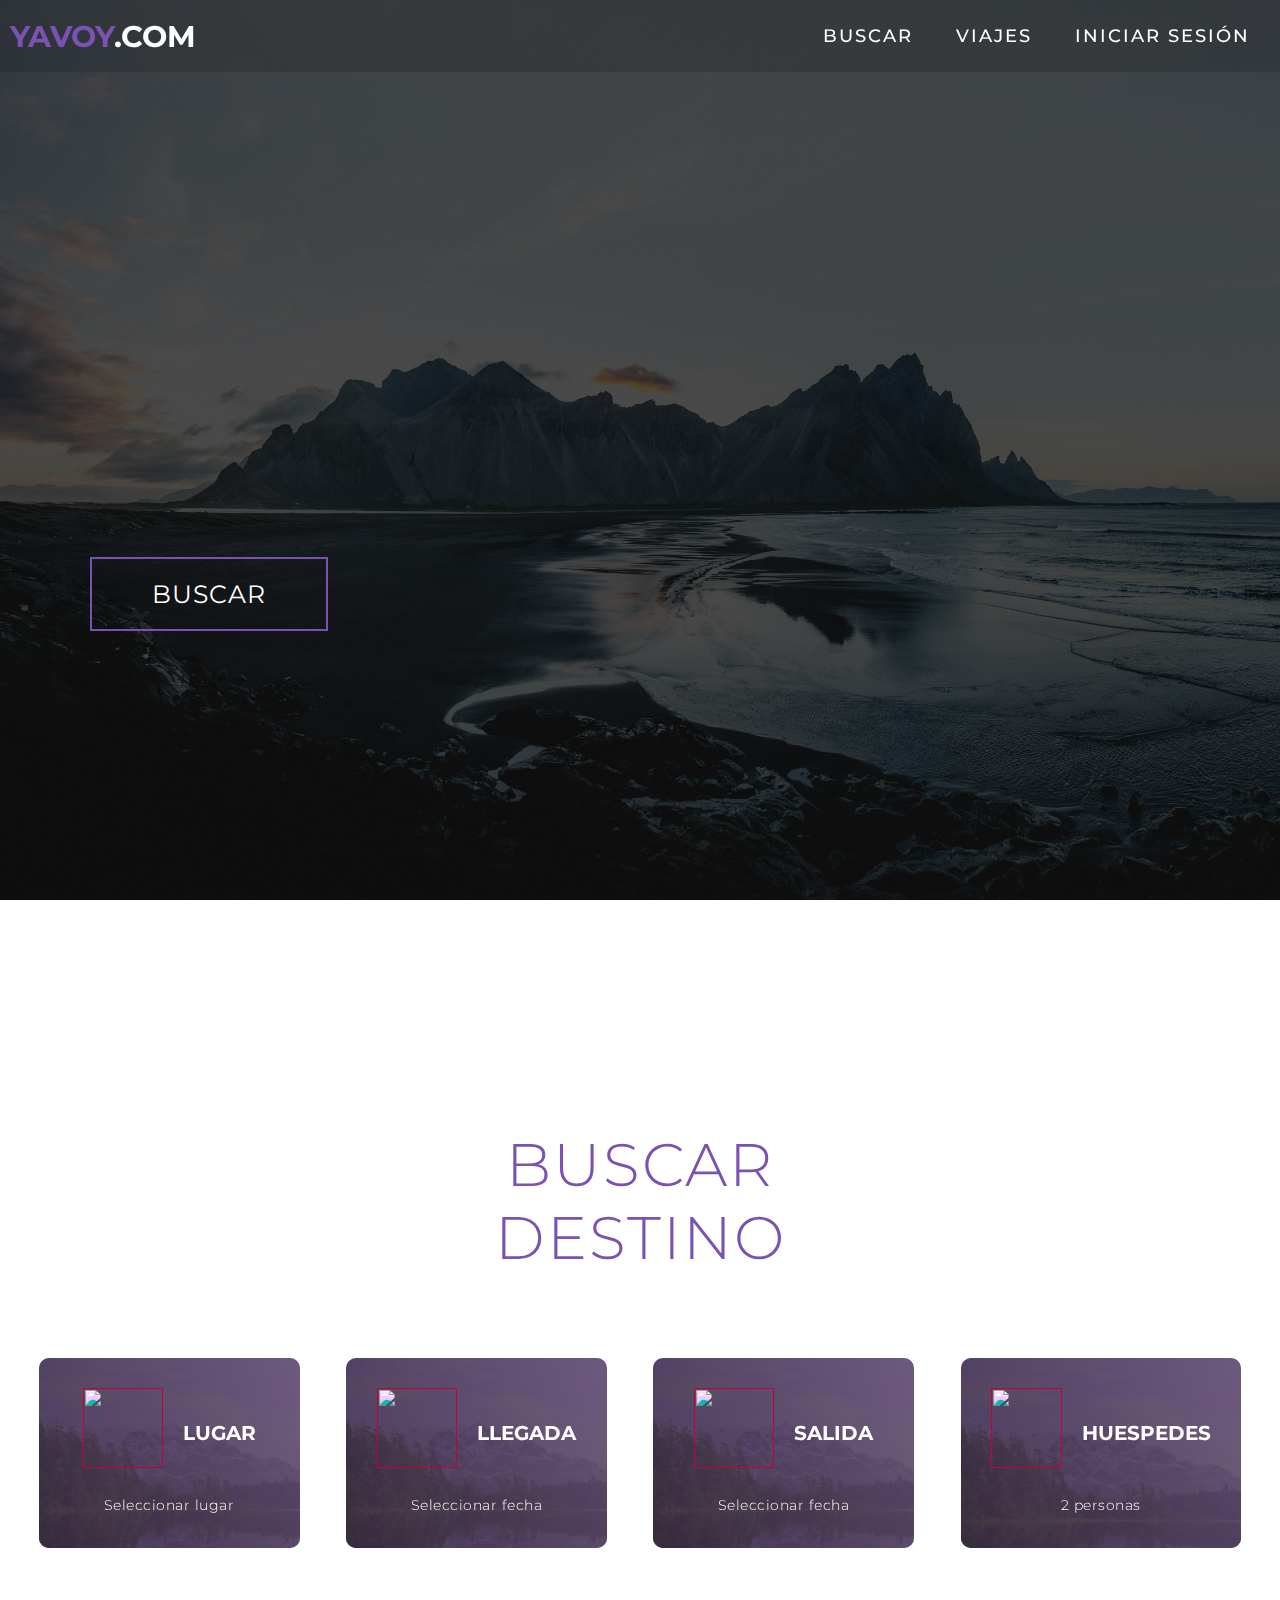
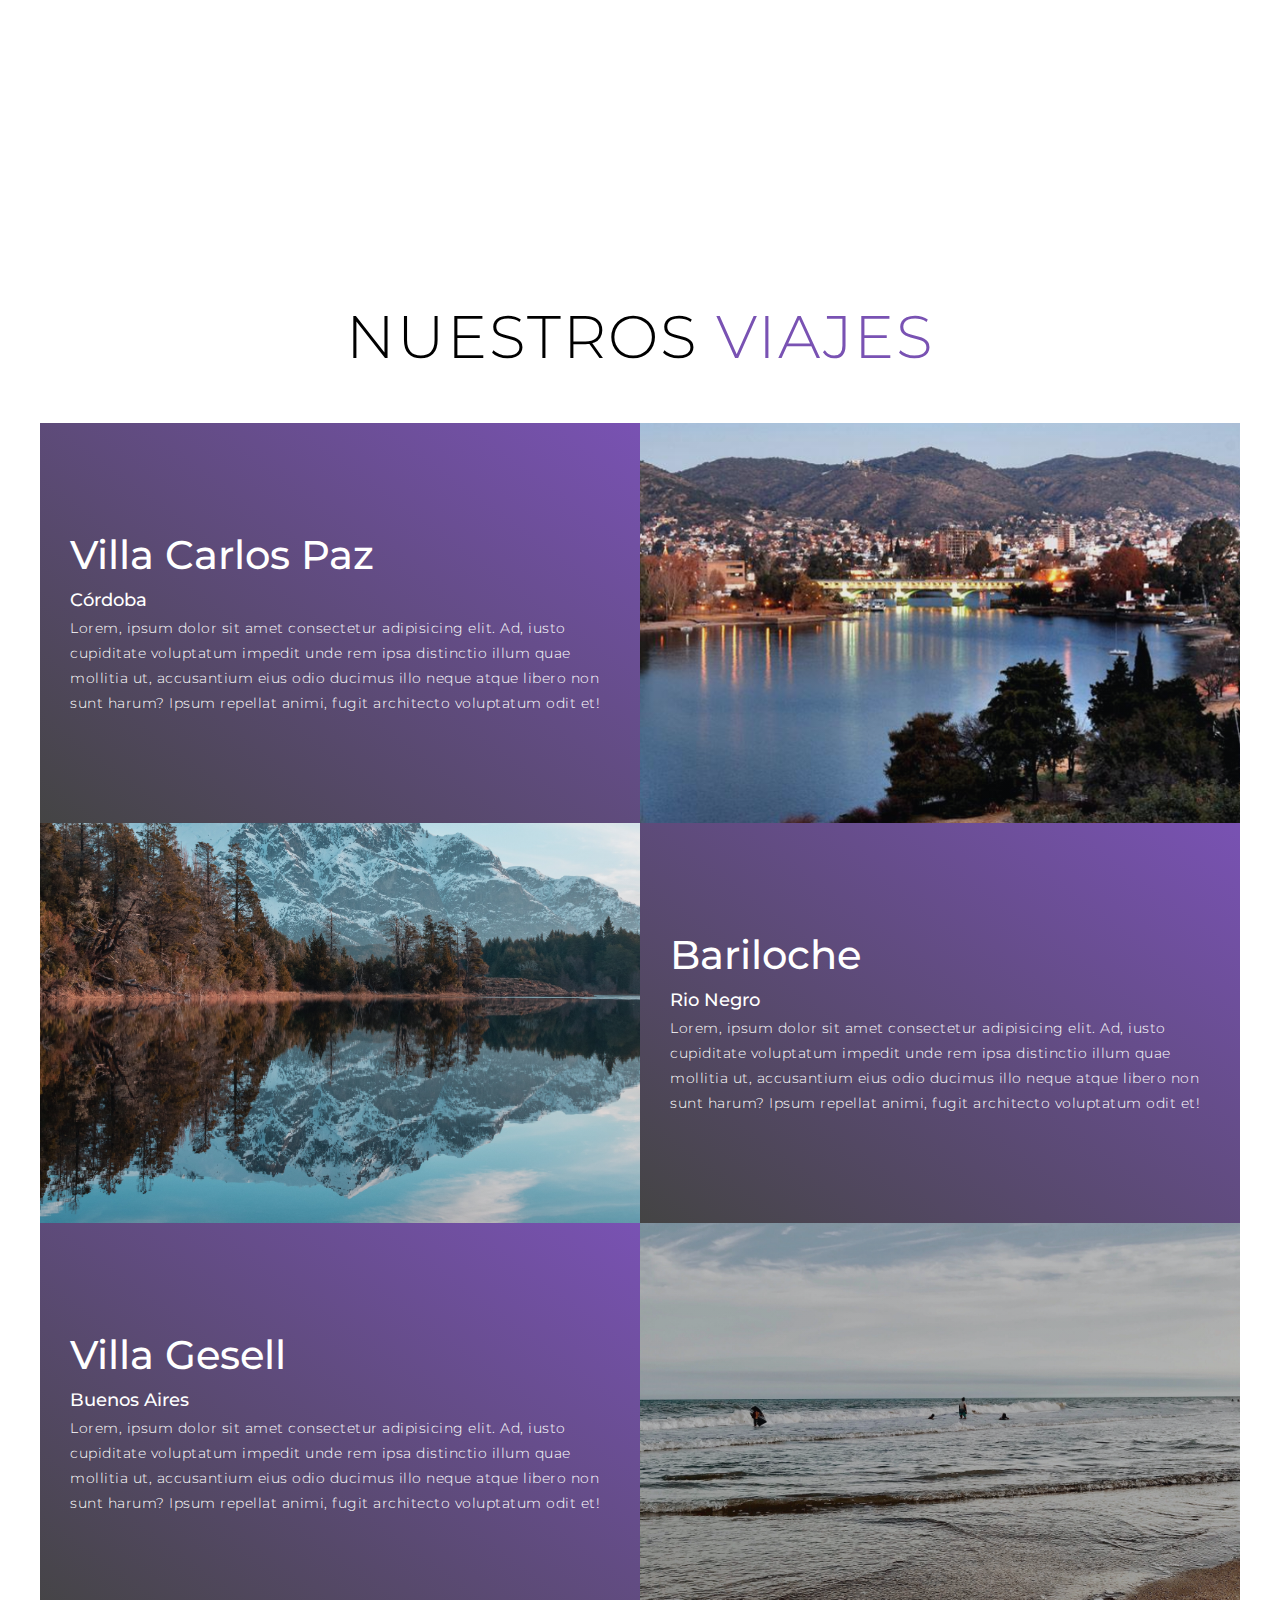
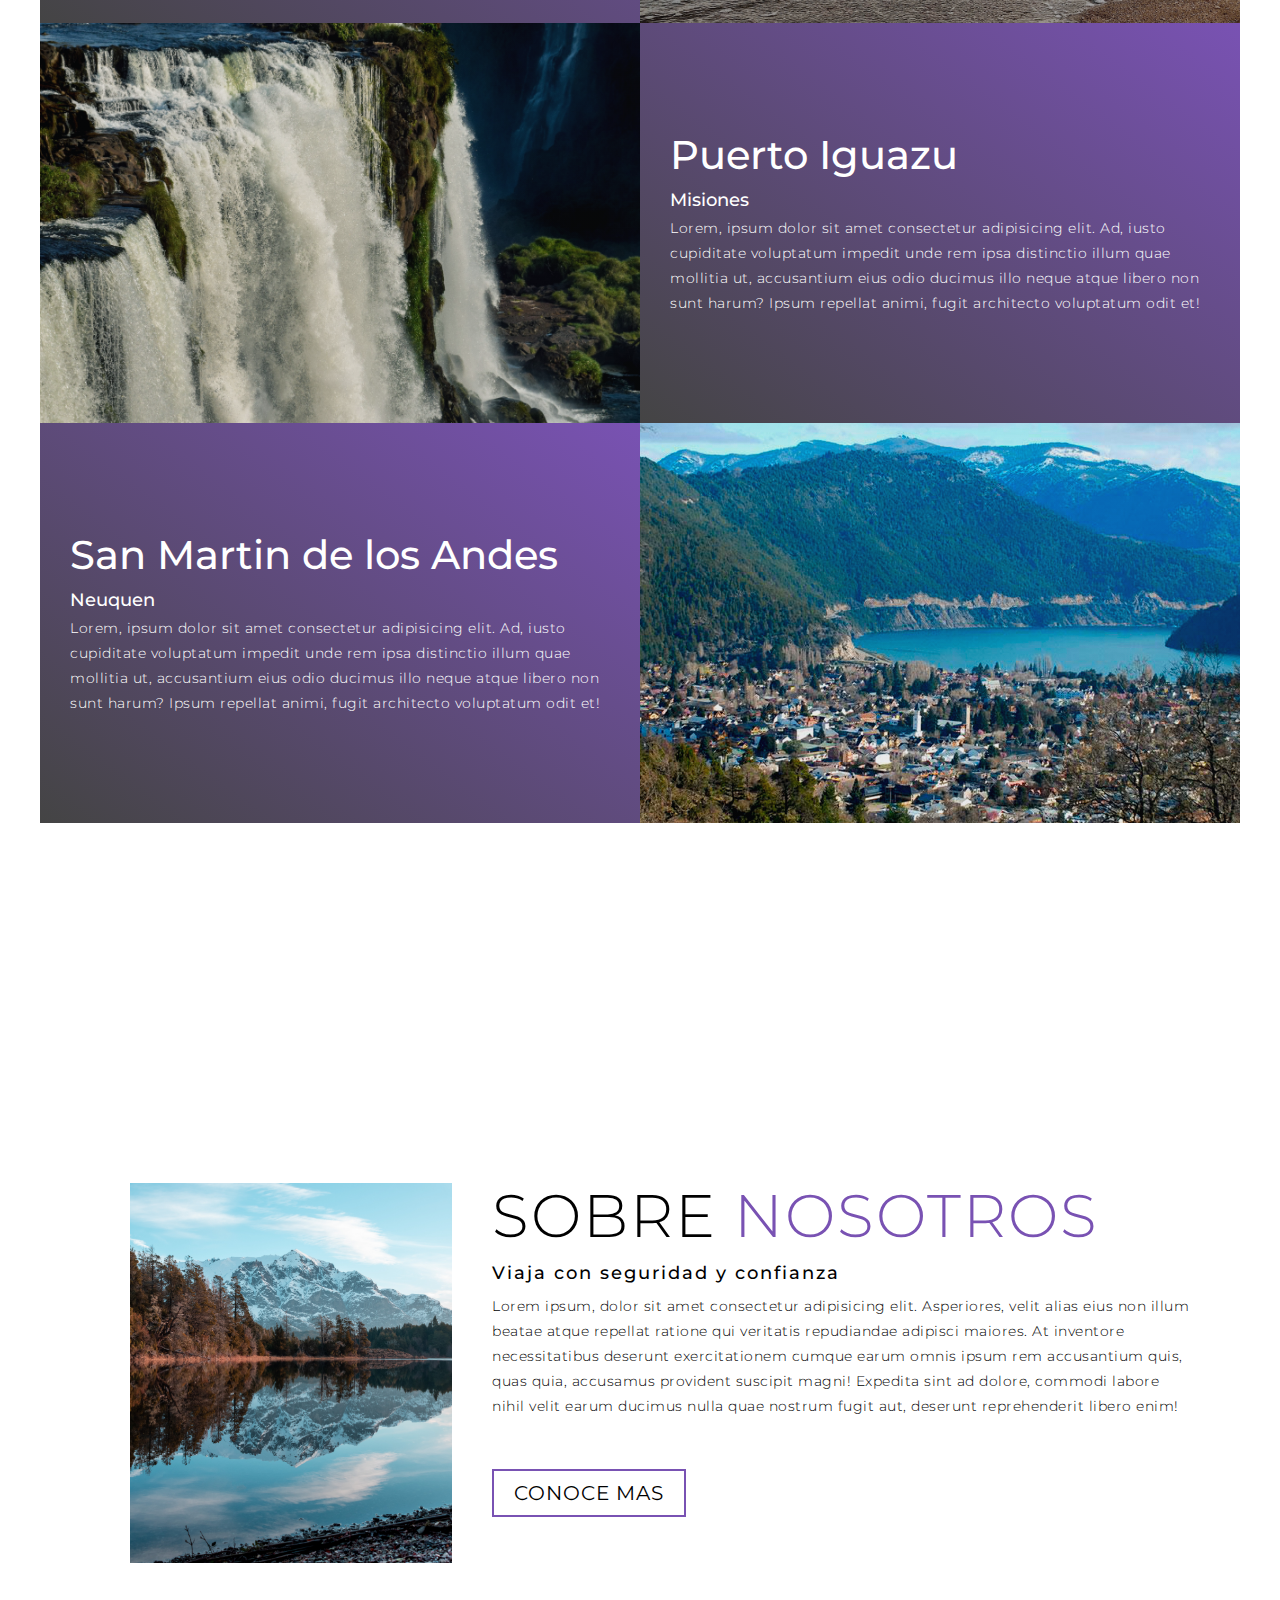
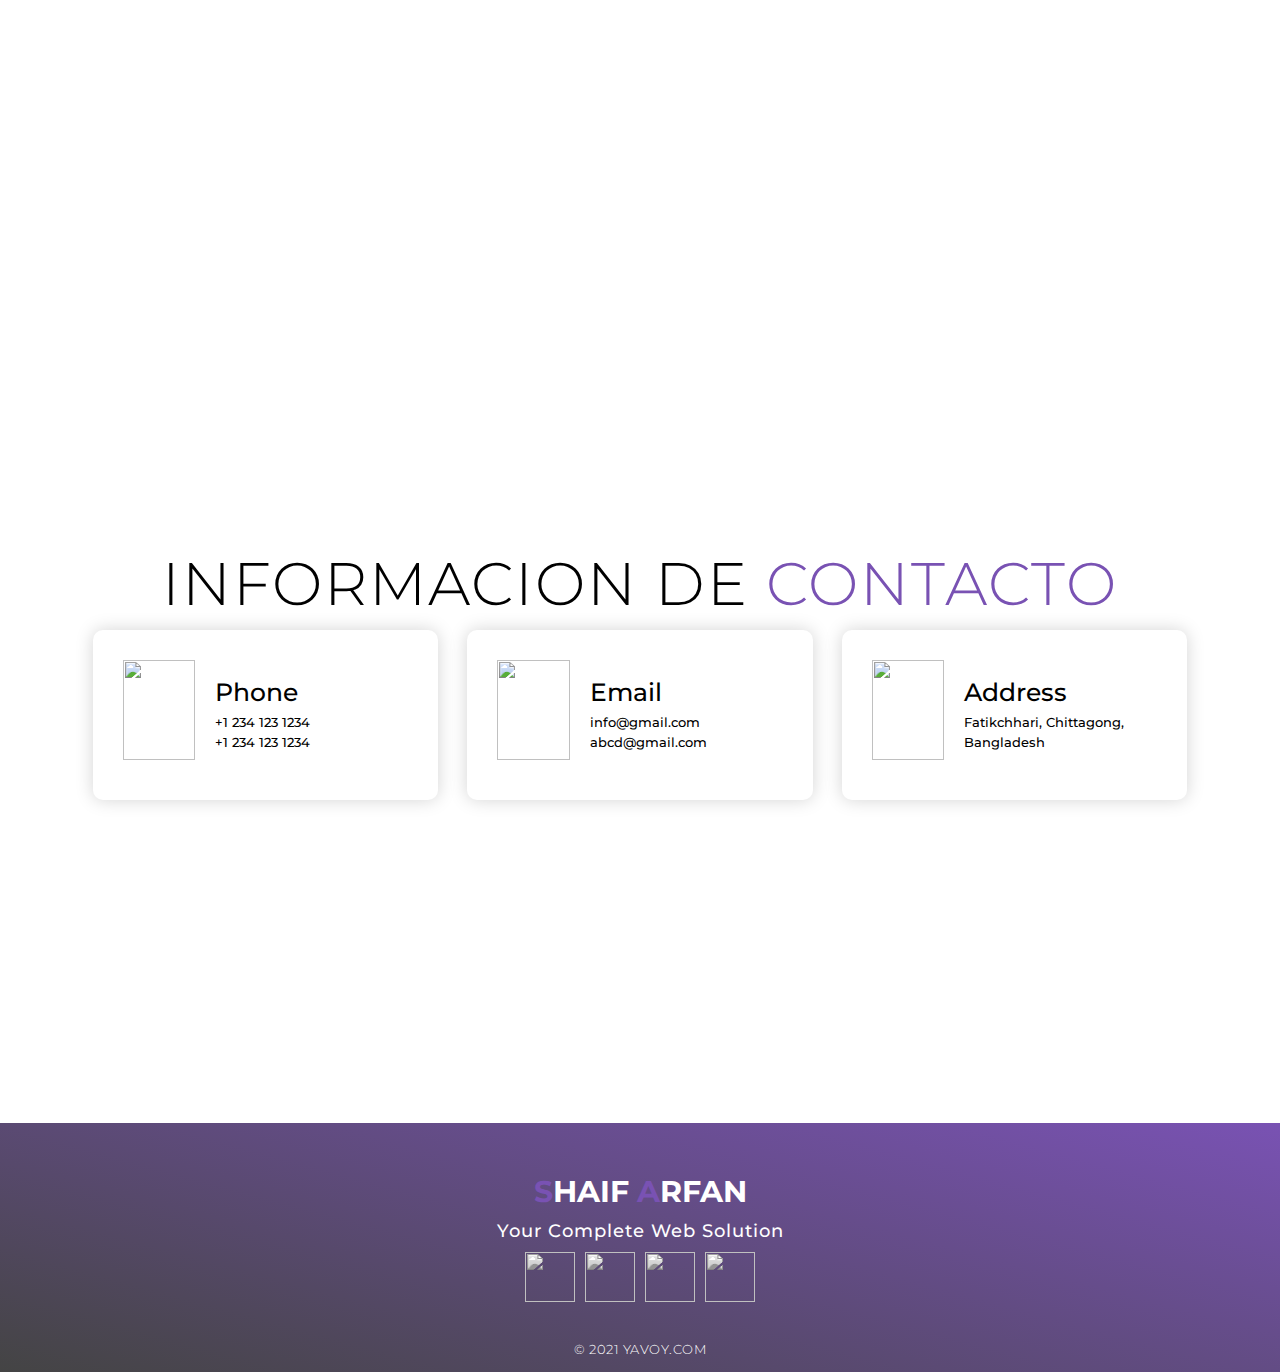
==== index.html @ 6dfce253 "Carga de página" ====
<!DOCTYPE html>
<html lang="en">

<head>
  <meta charset="UTF-8">
  <meta name="viewport" content="width=device-width, initial-scale=1.0">
  <link rel="stylesheet" href="style.css">
  <title>YAVOY</title>
</head>

<body>
  <!-- Header -->
  <section id="header">
    <div class="header container">
      <div class="nav-bar">
        <div class="brand">
          <a href="#hero">
            <h1><span>YAVOY</span>.COM</h1>
          </a>
        </div>
        <div class="nav-list">
          <div class="hamburger">
            <div class="bar"></div>
          </div>
          <ul>
            <li><a href="#services" data-after="Buscar">Buscar</a></li>
            <li><a href="#projects" data-after="Viajes">Viajes</a></li>
            <li><a href="#contact" data-after="Iniciar Sesión">Iniciar Sesión</a></li>
          </ul>
        </div>
      </div>
    </div>
  </section>
  <!-- End Header -->


  <!-- Hero Section  -->
  <section id="hero">
    <div class="hero container">
      <div>
        <h1>Encontrá<span></span></h1>
        <h1>tu proxima<span></span></h1>
        <h1>Experiencia<span></span></h1>
        <a href="#services" type="button" class="cta">BUSCAR</a>
      </div>
    </div>
  </section>
  <!-- End Hero Section  -->

  <!-- Service Section -->
  <section id="services">
    <div class="services container">
      <div class="service-top">
        <h1 class="section-title"><span>Buscar destino</span></h1>
        <p></p>
      </div>
      <div class="service-bottom">
        <a href="">
        <div class="service-item">
          <div class="service-item-title">
          <div class="icon"><img src="https://i.imgur.com/fsvGUyH.png" /></div>
          <h2>Lugar</h2></div>
          <p>Seleccionar lugar</p>
        </div></a>
        <a href="">
        <div class="service-item">
          <div class="service-item-title">
          <div class="icon"><img src="https://i.imgur.com/KPplhry.png" /></div>
          <h2>LLegada</h2></div>
          <p>Seleccionar fecha</p>
        </div></a>
        <a href="">
        <div class="service-item">
          <div class="service-item-title">
          <div class="icon"><img src="https://i.imgur.com/lpdRu1j.png" /></div>
          <h2>Salida</h2></div>
          <p>Seleccionar fecha</p>
        </div></a>
        <a href="">
        <div class="service-item">
          <div class="service-item-title">
          <div class="icon"><img src="https://i.imgur.com/kpmZLG3.png" /></div>
          <h2>Huespedes</h2></div>
          <p>2 personas</p>
        </div>
        </a>
      </div>
    </div>
  </section>
  <!-- End Service Section -->

  <!-- Projects Section -->
  <section id="projects">
    <div class="projects container">
      <div class="projects-header">
        <h1 class="section-title">NUESTROS <span>VIAJES</span></h1>
      </div>
      <div class="all-projects">
        <div class="project-item">
          <div class="project-info">
            <h1>Villa Carlos Paz</h1>
            <h2>Córdoba</h2>
            <p>Lorem, ipsum dolor sit amet consectetur adipisicing elit. Ad, iusto cupiditate voluptatum impedit unde
              rem ipsa distinctio illum quae mollitia ut, accusantium eius odio ducimus illo neque atque libero non sunt
              harum? Ipsum repellat animi, fugit architecto voluptatum odit et!</p>
          </div>
          <div class="project-img">
            <img src="./img/card1.png" alt="img">
          </div>
        </div>
        <div class="project-item">
          <div class="project-info">
            <h1>Bariloche</h1>
            <h2>Rio Negro</h2>
            <p>Lorem, ipsum dolor sit amet consectetur adipisicing elit. Ad, iusto cupiditate voluptatum impedit unde
              rem ipsa distinctio illum quae mollitia ut, accusantium eius odio ducimus illo neque atque libero non sunt
              harum? Ipsum repellat animi, fugit architecto voluptatum odit et!</p>
          </div>
          <div class="project-img">
            <img src="./img/card2.jpg" alt="img">
          </div>
        </div>
        <div class="project-item">
          <div class="project-info">
            <h1>Villa Gesell</h1>
            <h2>Buenos Aires</h2>
            <p>Lorem, ipsum dolor sit amet consectetur adipisicing elit. Ad, iusto cupiditate voluptatum impedit unde
              rem ipsa distinctio illum quae mollitia ut, accusantium eius odio ducimus illo neque atque libero non sunt
              harum? Ipsum repellat animi, fugit architecto voluptatum odit et!</p>
          </div>
          <div class="project-img">
            <img src="./img/card5.jpg" alt="img">
          </div>
        </div>
        <div class="project-item">
          <div class="project-info">
            <h1>Puerto Iguazu</h1>
            <h2>Misiones</h2>
            <p>Lorem, ipsum dolor sit amet consectetur adipisicing elit. Ad, iusto cupiditate voluptatum impedit unde
              rem ipsa distinctio illum quae mollitia ut, accusantium eius odio ducimus illo neque atque libero non sunt
              harum? Ipsum repellat animi, fugit architecto voluptatum odit et!</p>
          </div>
          <div class="project-img">
            <img src="./img/card3.jpg"img">
          </div>
        </div>
        <div class="project-item">
          <div class="project-info">
            <h1>San Martin de los Andes</h1>
            <h2>Neuquen</h2>
            <p>Lorem, ipsum dolor sit amet consectetur adipisicing elit. Ad, iusto cupiditate voluptatum impedit unde
              rem ipsa distinctio illum quae mollitia ut, accusantium eius odio ducimus illo neque atque libero non sunt
              harum? Ipsum repellat animi, fugit architecto voluptatum odit et!</p>
          </div>
          <div class="project-img">
            <img src="./img/card6.jpg" alt="img">
          </div>
        </div>
      </div>
    </div>
  </section>
  <!-- End Projects Section -->

  <!-- About Section -->
  <section id="about">
    <div class="about container">
      <div class="col-left">
        <div class="about-img">
          <img src="./img/card2.jpg" alt="img">
        </div>
      </div>
      <div class="col-right">
        <h1 class="section-title">Sobre <span>Nosotros</span></h1>
        <h2>Viaja con seguridad y confianza</h2>
        <p>Lorem ipsum, dolor sit amet consectetur adipisicing elit. Asperiores, velit alias eius non illum beatae atque
          repellat ratione qui veritatis repudiandae adipisci maiores. At inventore necessitatibus deserunt
          exercitationem cumque earum omnis ipsum rem accusantium quis, quas quia, accusamus provident suscipit magni!
          Expedita sint ad dolore, commodi labore nihil velit earum ducimus nulla quae nostrum fugit aut, deserunt
          reprehenderit libero enim!</p>
        <a href="#" class="cta">CONOCE MAS</a>
      </div>
    </div>
  </section>
  <!-- End About Section -->

  <!-- Contact Section -->
  <section id="contact">
    <div class="contact container">
      <div>
        <h1 class="section-title">Informacion de <span>Contacto</span></h1>
      </div>
      <div class="contact-items">
        <div class="contact-item">
          <div class="icon"><img src="https://img.icons8.com/bubbles/100/000000/phone.png" /></div>
          <div class="contact-info">
            <h1>Phone</h1>
            <h2>+1 234 123 1234</h2>
            <h2>+1 234 123 1234</h2>
          </div>
        </div>
        <div class="contact-item">
          <div class="icon"><img src="https://img.icons8.com/bubbles/100/000000/new-post.png" /></div>
          <div class="contact-info">
            <h1>Email</h1>
            <h2>info@gmail.com</h2>
            <h2>abcd@gmail.com</h2>
          </div>
        </div>
        <div class="contact-item">
          <div class="icon"><img src="https://img.icons8.com/bubbles/100/000000/map-marker.png" /></div>
          <div class="contact-info">
            <h1>Address</h1>
            <h2>Fatikchhari, Chittagong, Bangladesh</h2>
          </div>
        </div>
      </div>
    </div>
  </section>
  <!-- End Contact Section -->

  <!-- Footer -->
  <section id="footer">
    <div class="footer container">
      <div class="brand">
        <h1><span>S</span>haif <span>A</span>rfan</h1>
      </div>
      <h2>Your Complete Web Solution</h2>
      <div class="social-icon">
        <div class="social-item">
          <a href="#"><img src="https://img.icons8.com/bubbles/100/000000/facebook-new.png" /></a>
        </div>
        <div class="social-item">
          <a href="#"><img src="https://img.icons8.com/bubbles/100/000000/instagram-new.png" /></a>
        </div>
        <div class="social-item">
          <a href="#"><img src="https://img.icons8.com/bubbles/100/000000/twitter.png" /></a>
        </div>
        <div class="social-item">
          <a href="#"><img src="https://img.icons8.com/bubbles/100/000000/behance.png" /></a>
        </div>
      </div>
      <p>© 2021 YAVOY.COM</p>
    </div>
  </section>
  <!-- End Footer -->
  <script src="./app.js"></script>
</body>

</html>
---- style.css ----
@import 'https://fonts.googleapis.com/css?family=Montserrat:300, 400, 700&display=swap';
* {
	padding: 0;
	margin: 0;
	box-sizing: border-box;
}
html {
	font-size: 10px;
	font-family: 'Montserrat', sans-serif;
	scroll-behavior: smooth;
}
a {
	text-decoration: none;
}
.container {
	min-height: 100vh;
	width: 100%;
	display: flex;
	align-items: center;
	justify-content: center;
}
img {
	height: 100%;
	width: 100%;
	object-fit: cover;
}
p {
	color: black;
	font-size: 1.4rem;
	margin-top: 5px;
	line-height: 2.5rem;
	font-weight: 300;
	letter-spacing: 0.05rem;
}
.section-title {
	font-size: 4rem;
	font-weight: 300;
	color: black;
	margin-bottom: 10px;
	text-transform: uppercase;
	letter-spacing: 0.2rem;
	text-align: center;
}
.section-title span {
	color: #7952B3;
}

.cta {
	display: inline-block;
	padding: 10px 30px;
	color: white;
	background-color: transparent;
	border: 2px solid #7952B3;
	font-size: 2rem;
	text-transform: uppercase;
	letter-spacing: 0.1rem;
	margin-top: 30px;
	transition: 0.3s ease;
	transition-property: background-color, color #7952B3;
}
.cta:hover {
	color: white;
	background-color: #7952B3;
}
.brand h1 {
	font-size: 3rem;
	text-transform: uppercase;
	color: white;
}
.brand h1 span {
	color: #7952B3;
}

/* Header section */
#header {
	position: fixed;
	z-index: 1000;
	left: 0;
	top: 0;
	width: 100vw;
	height: auto;
}
#header .header {
	min-height: 8vh;
	background-color: rgba(31, 30, 30, 0.24);
	transition: 0.3s ease background-color;
}
#header .nav-bar {
	display: flex;
	align-items: center;
	justify-content: space-between;
	width: 100%;
	height: 100%;
	max-width: 1300px;
	padding: 0 10px;
}
#header .nav-list ul {
	list-style: none;
	position: absolute;
	background-color: rgb(31, 30, 30);
	width: 100vw;
	height: 100vh;
	left: 100%;
	top: 0;
	display: flex;
	flex-direction: column;
	justify-content: center;
	align-items: center;
	z-index: 1;
	overflow-x: hidden;
	transition: 0.5s ease left;
}
#header .nav-list ul.active {
	left: 0%;
}
#header .nav-list ul a {
	font-size: 2.5rem;
	font-weight: 500;
	letter-spacing: 0.2rem;
	text-decoration: none;
	color: white;
	text-transform: uppercase;
	padding: 20px;
	display: block;
}
#header .nav-list ul a::after {
	content: attr(data-after);
	position: absolute;
	top: 50%;
	left: 50%;
	transform: translate(-50%, -50%) scale(0);
	color: rgba(240, 248, 255, 0.021);
	font-size: 13rem;
	letter-spacing: 50px;
	z-index: -1;
	transition: 0.3s ease letter-spacing;
}
#header .nav-list ul li:hover a::after {
	transform: translate(-50%, -50%) scale(1);
	letter-spacing: initial;
}
#header .nav-list ul li:hover a {
	color: #7952B3;
}
#header .hamburger {
	height: 60px;
	width: 60px;
	display: inline-block;
	border: 3px solid white;
	border-radius: 50%;
	position: relative;
	display: flex;
	align-items: center;
	justify-content: center;
	z-index: 100;
	cursor: pointer;
	transform: scale(0.8);
	margin-right: 20px;
}
#header .hamburger:after {
	position: absolute;
	content: '';
	height: 100%;
	width: 100%;
	border-radius: 50%;
	border: 3px solid white;
	animation: hamburger_puls 1s ease infinite;
}
#header .hamburger .bar {
	height: 2px;
	width: 30px;
	position: relative;
	background-color: white;
	z-index: -1;
}
#header .hamburger .bar::after,
#header .hamburger .bar::before {
	content: '';
	position: absolute;
	height: 100%;
	width: 100%;
	left: 0;
	background-color: white;
	transition: 0.3s ease;
	transition-property: top, bottom;
}
#header .hamburger .bar::after {
	top: 8px;
}
#header .hamburger .bar::before {
	bottom: 8px;
}
#header .hamburger.active .bar::before {
	bottom: 0;
}
#header .hamburger.active .bar::after {
	top: 0;
}
/* End Header section */

/* Hero Section */
#hero {
	background-image: url(./img/bg.jpg);
	background-size: cover;
	background-position: top center;
	position: relative;
	z-index: 1;
}
#hero::after {
	content: '';
	position: absolute;
	left: 0;
	top: 0;
	height: 100%;
	width: 100%;
	background-color: black;
	opacity: 0.7;
	z-index: -1;
}
#hero .hero {
	max-width: 1200px;
	margin: 0 auto;
	padding: 0 50px;
	justify-content: flex-start;
}

#hero h1 {
	display: block;
	width: fit-content;
	font-size: 4rem;
	position: relative;
	color: transparent;
	animation: text_reveal 0.5s ease forwards;
	animation-delay: 1s;
}
#hero h1:nth-child(1) {
	animation-delay: 1s;
}
#hero h1:nth-child(2) {
	animation-delay: 2s;
}
#hero h1:nth-child(3) {
	animation: text_reveal_name 0.5s ease forwards;
	animation-delay: 3s;
}
#hero h1 span {
	position: absolute;
	top: 0;
	left: 0;
	height: 100%;
	width: 0;
	background-color: #7952B3;
	animation: text_reveal_box 1s ease;
	animation-delay: 0.5s;
}
#hero h1:nth-child(1) span {
	animation-delay: 0.5s;
}
#hero h1:nth-child(2) span {
	animation-delay: 1.5s;
}
#hero h1:nth-child(3) span {
	animation-delay: 2.5s;
}

/* End Hero Section */

/* Services Section */
#services .services {
	flex-direction: column;
	text-align: center;
	max-width: 1500px;
	margin: 0 auto;
	padding: 100px 0;
}
#services .service-top {
	max-width: 500px;
	margin: 0 auto;
}
#services .service-bottom {
	display: flex;
	align-items: center;
	justify-content: center;
	flex-wrap: wrap;
	margin-top: 50px;
}
#services .service-item {
	flex-basis: 80%;
	display: flex;
	align-items: flex-start;
	justify-content: center;
	flex-direction: row;
	flex-wrap: wrap;
	padding: 30px;
	border-radius: 10px;
	background-image: url(./img/card2.jpg);
	background-size: cover;
	margin: 10px 5%;
	position: relative;
	z-index: 1;
	overflow: hidden;
	filter: hue-rotate(62deg) saturate(1.5);
}
#services .service-item-title {
	display: flex;
	flex-direction: row;
	align-items: center;
	justify-content: center;
    width: 100%;
}
#services .service-item::after {
	content: '';
	position: absolute;
	left: 0;
	top: 0;
	height: 100%;
	width: 100%;
	background-image: linear-gradient(60deg, #29323c 0%, #485563 100%);
	opacity: 0.9;
	z-index: -1;
}
#services .service-bottom .icon {
	height: 80px;
	width: 80px;
	margin-bottom: 20px;
	margin-right: 20px;
}
.service-bottom a {
    width: 88%;
}
#services .service-item h2 {
	font-size: 2rem;
	color: white;
	margin-bottom: 10px;
	text-transform: uppercase;
}
#services .service-item p {
	color: white;
	text-align: left;
}
/* End Services Section */

/* Projects section */
#projects .projects {
	flex-direction: column;
	max-width: 1200px;
	margin: 0 auto;
	padding: 100px 0;
}
#projects .projects-header h1 {
	margin-bottom: 50px;
}
#projects .all-projects {
	display: flex;
	align-items: center;
	justify-content: center;
	flex-direction: column;
}
#projects .project-item {
	display: flex;
	align-items: center;
	justify-content: center;
	flex-direction: column;
	width: 80%;
	max-height: 600px;
	margin: 20px auto;
	overflow: hidden;
	border-radius: 10px;
}
#projects .project-info {
	padding: 30px;
	flex-basis: 50%;
	height: 100%;
	display: flex;
	align-items: flex-start;
	justify-content: center;
	flex-direction: column;
	background-image: linear-gradient(36deg, #444444 0%, #7952b3 100%);
	color: white;
}
#projects .project-info h1 {
	font-size: 4rem;
	font-weight: 500;
}
#projects .project-info h2 {
	font-size: 1.8rem;
	font-weight: 500;
	margin-top: 10px;
}
#projects .project-info p {
	color: white;
}
#projects .project-img {
	flex-basis: 50%;
	height: 300px;
	overflow: hidden;
	position: relative;
}
#projects .project-img:after {
	content: '';
	position: absolute;
	left: 0;
	top: 0;
	height: 100%;
	width: 100%;
	background-image: linear-gradient(60deg, #29323c 0%, #485563 100%);
	opacity: 0.1;
}
#projects .project-img img {
	transition: 0.3s ease transform;
}
#projects .project-item:hover .project-img img {
	transform: scale(1.1);
}
/* End Projects section */

/* About Section */
#about .about {
	flex-direction: column-reverse;
	text-align: center;
	max-width: 1200px;
	margin: 0 auto;
	padding: 100px 20px;
}
#about .col-left {
	width: 250px;
	height: 360px;
}
#about .col-right {
	width: 100%;
}
#about .col-right h2 {
	font-size: 1.8rem;
	font-weight: 500;
	letter-spacing: 0.2rem;
	margin-bottom: 10px;
}
#about .col-right p {
	margin-bottom: 20px;
}
#about .col-right .cta {
	color: black;
	margin-bottom: 50px;
	padding: 10px 20px;
	font-size: 2rem;
}
#about .col-left .about-img {
	height: 100%;
	width: 100%;
	position: relative;
	border: 10px solid white;
}
#about .col-left .about-img::after {
	content: '';
	position: absolute;
	left: -33px;
	top: 19px;
	height: 98%;
	width: 98%;
	border: 7px solid #7952B3;
	z-index: -1;
}
/* End About Section */

/* contact Section */
#contact .contact {
	flex-direction: column;
	max-width: 1200px;
	margin: 0 auto;
	width: 90%;
}
#contact .contact-items {
	/* max-width: 400px; */
	width: 100%;
}
#contact .contact-item {
	width: 80%;
	padding: 20px;
	text-align: center;
	border-radius: 10px;
	padding: 30px;
	margin: 30px;
	display: flex;
	justify-content: center;
	align-items: center;
	flex-direction: column;
	box-shadow: 0px 0px 18px 0 #0000002c;
	transition: 0.3s ease box-shadow;
}
#contact .contact-item:hover {
	box-shadow: 0px 0px 5px 0 #0000002c;
}
#contact .icon {
	width: 70px;
	margin: 0 auto;
	margin-bottom: 10px;
}
#contact .contact-info h1 {
	font-size: 2.5rem;
	font-weight: 500;
	margin-bottom: 5px;
}
#contact .contact-info h2 {
	font-size: 1.3rem;
	line-height: 2rem;
	font-weight: 500;
}
/*End contact Section */

/* Footer */
#footer {
	background-image: linear-gradient(15deg, #444444 0%, #7952b3 100%);
}
#footer .footer {
	min-height: 200px;
	flex-direction: column;
	padding-top: 50px;
	padding-bottom: 10px;
}
#footer h2 {
	color: white;
	font-weight: 500;
	font-size: 1.8rem;
	letter-spacing: 0.1rem;
	margin-top: 10px;
	margin-bottom: 10px;
}
#footer .social-icon {
	display: flex;
	margin-bottom: 30px;
}
#footer .social-item {
	height: 50px;
	width: 50px;
	margin: 0 5px;
}
#footer .social-item img {
	filter: grayscale(1);
	transition: 0.3s ease filter;
}
#footer .social-item:hover img {
	filter: grayscale(0);
}
#footer p {
	color: white;
	font-size: 1.3rem;
}
/* End Footer */

/* Keyframes */
@keyframes hamburger_puls {
	0% {
		opacity: 1;
		transform: scale(1);
	}
	100% {
		opacity: 0;
		transform: scale(1.4);
	}
}
@keyframes text_reveal_box {
	50% {
		width: 100%;
		left: 0;
	}
	100% {
		width: 0;
		left: 100%;
	}
}
@keyframes text_reveal {
	100% {
		color: white;
	}
}
@keyframes text_reveal_name {
	100% {
		color: #7952B3;
		font-weight: 800;
	}
}
/* End Keyframes */

/* Media Query For Tablet */
@media only screen and (min-width: 768px) {
	.cta {
		font-size: 2.5rem;
		padding: 20px 60px;
	}
	h1.section-title {
		font-size: 6rem;
	}

	/* Hero */
	#hero h1 {
		font-size: 7rem;
	}
	/* End Hero */

	/* Services Section */
	#services .service-bottom .service-item, .service-bottom a  {
		flex-basis: 45%;
		margin: 2.5%;
	}
	/* End Services Section */

	/* Project */
	#projects .project-item {
		flex-direction: row;
	}
	#projects .project-item:nth-child(even) {
		flex-direction: row-reverse;
	}
	#projects .project-item {
		height: 400px;
		margin: 0;
		width: 100%;
		border-radius: 0;
	}
	#projects .all-projects .project-info {
		height: 100%;
	}
	#projects .all-projects .project-img {
		height: 100%;
	}
	/* End Project */

	/* About */
	#about .about {
		flex-direction: row;
	}
	#about .col-left {
		width: 600px;
		height: 400px;
		padding-left: 60px;
	}
	#about .about .col-left .about-img::after {
		left: -45px;
		top: 34px;
		height: 98%;
		width: 98%;
		border: 10px solid white;
	}
	#about .col-right {
		text-align: left;
		padding: 30px;
	}
	#about .col-right h1 {
		text-align: left;
	}
	/* End About */

	/* contact  */
	#contact .contact {
		flex-direction: column;
		padding: 100px 0;
		align-items: center;
		justify-content: center;
		min-width: 20vh;
	}
	#contact .contact-items {
		width: 100%;
		display: flex;
		flex-direction: row;
		justify-content: space-evenly;
		margin: 0;
	}
	#contact .contact-item {
		width: 30%;
		margin: 0;
		flex-direction: row;
	}
	#contact .contact-item .icon {
		height: 100px;
		width: 100px;
	}
	#contact .contact-item .icon img {
		object-fit: contain;
	}
	#contact .contact-item .contact-info {
		width: 100%;
		text-align: left;
		padding-left: 20px;
	}
	/* End contact  */
}
/* End Media Query For Tablet */

/* Media Query For Desktop */
@media only screen and (min-width: 1200px) {
	/* header */
	#header .hamburger {
		display: none;
	}
	#header .nav-list ul {
		position: initial;
		display: block;
		height: auto;
		width: fit-content;
		background-color: transparent;
	}
	#header .nav-list ul li {
		display: inline-block;
	}
	#header .nav-list ul li a {
		font-size: 1.8rem;
	}
	#header .nav-list ul a:after {
		display: none;
	}
	/* End header */

	#services .service-bottom .service-item, .service-bottom a {
		flex-basis: 21%;
		margin: 1.5%;
	}
}
/* End  Media Query For Desktop */
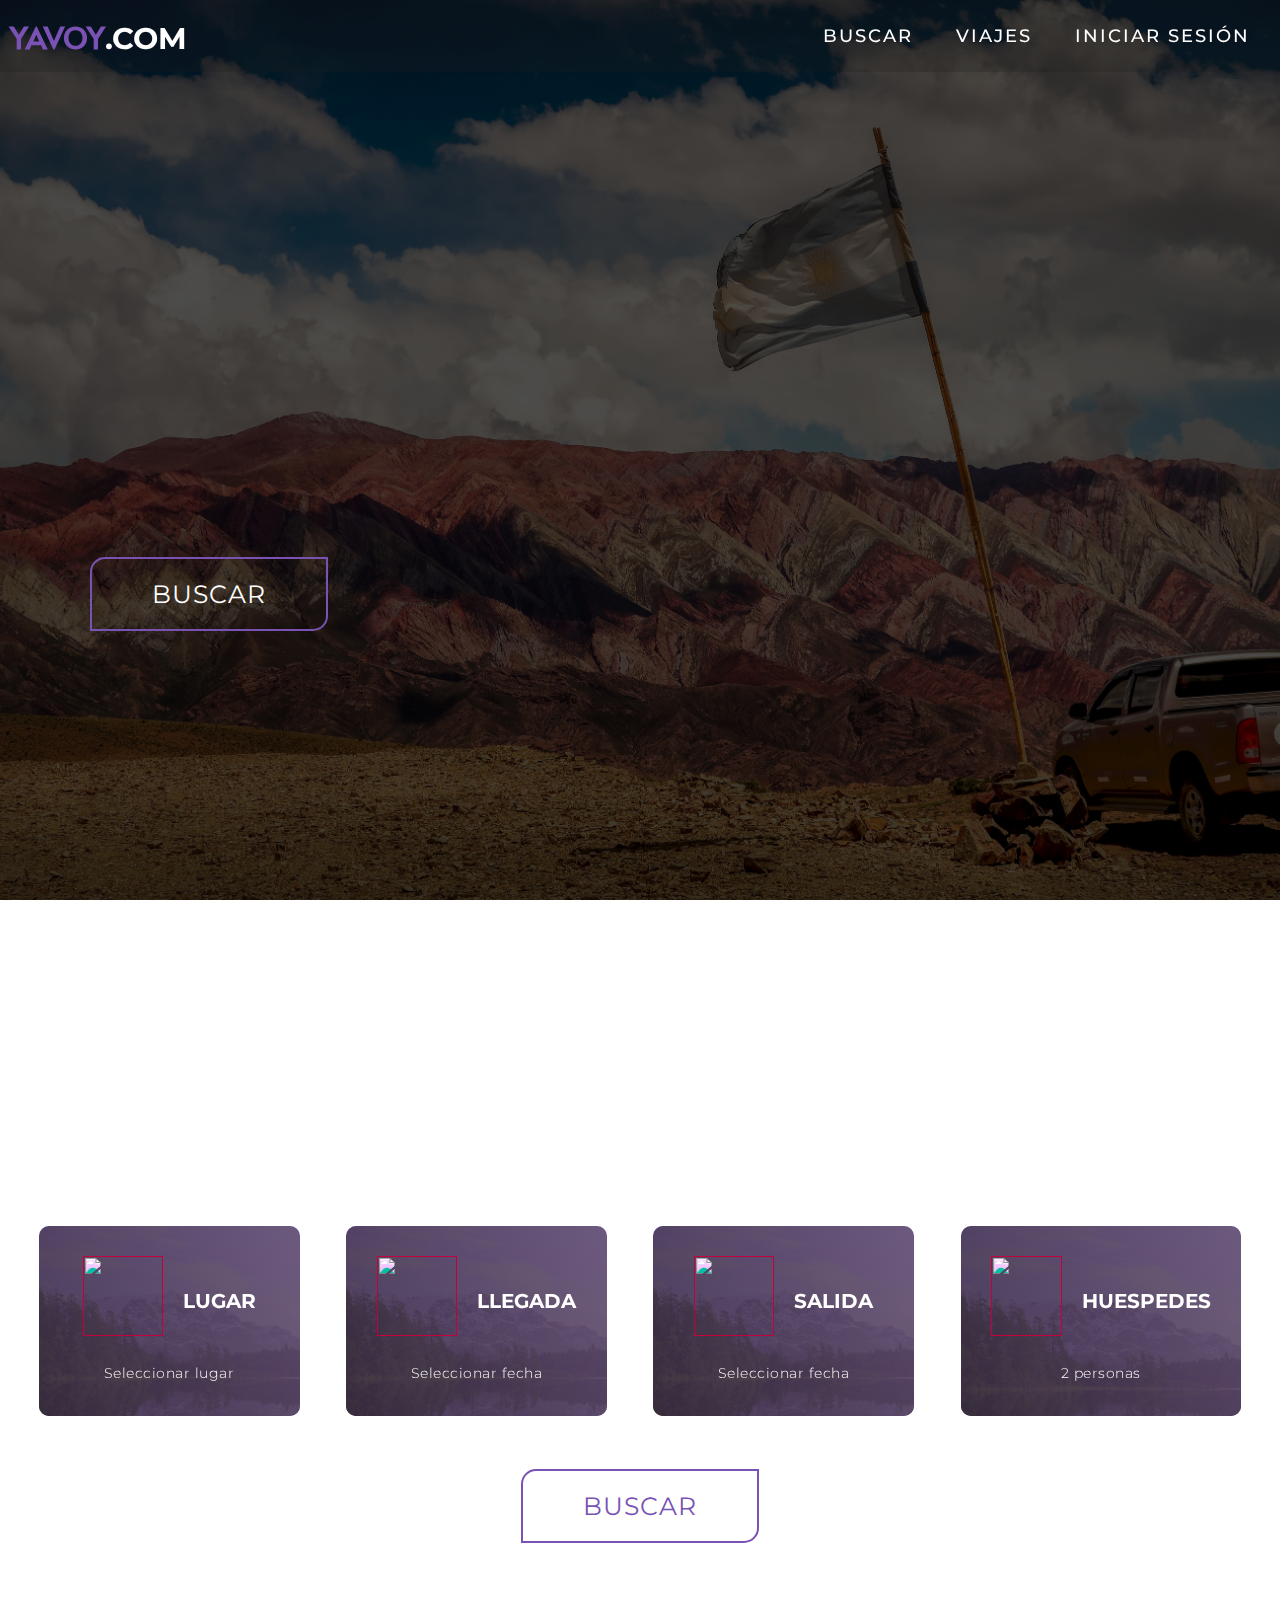
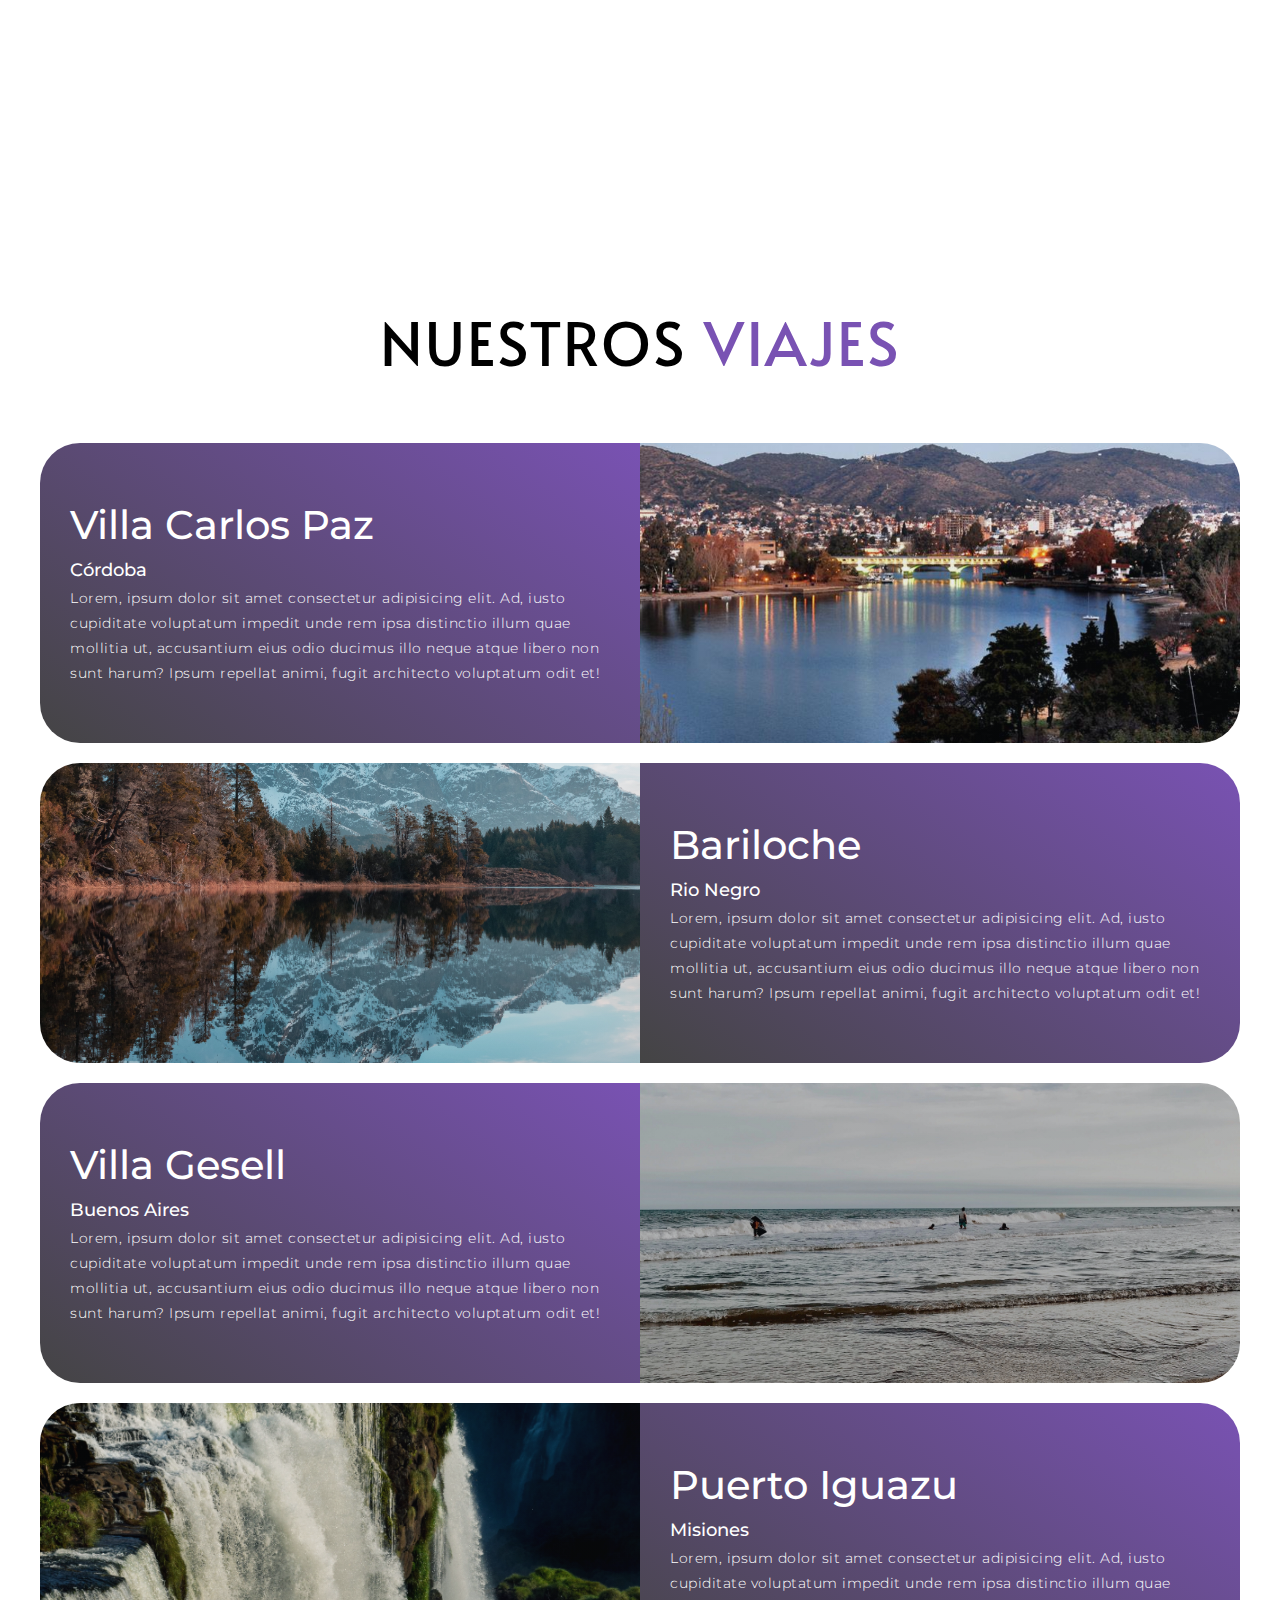
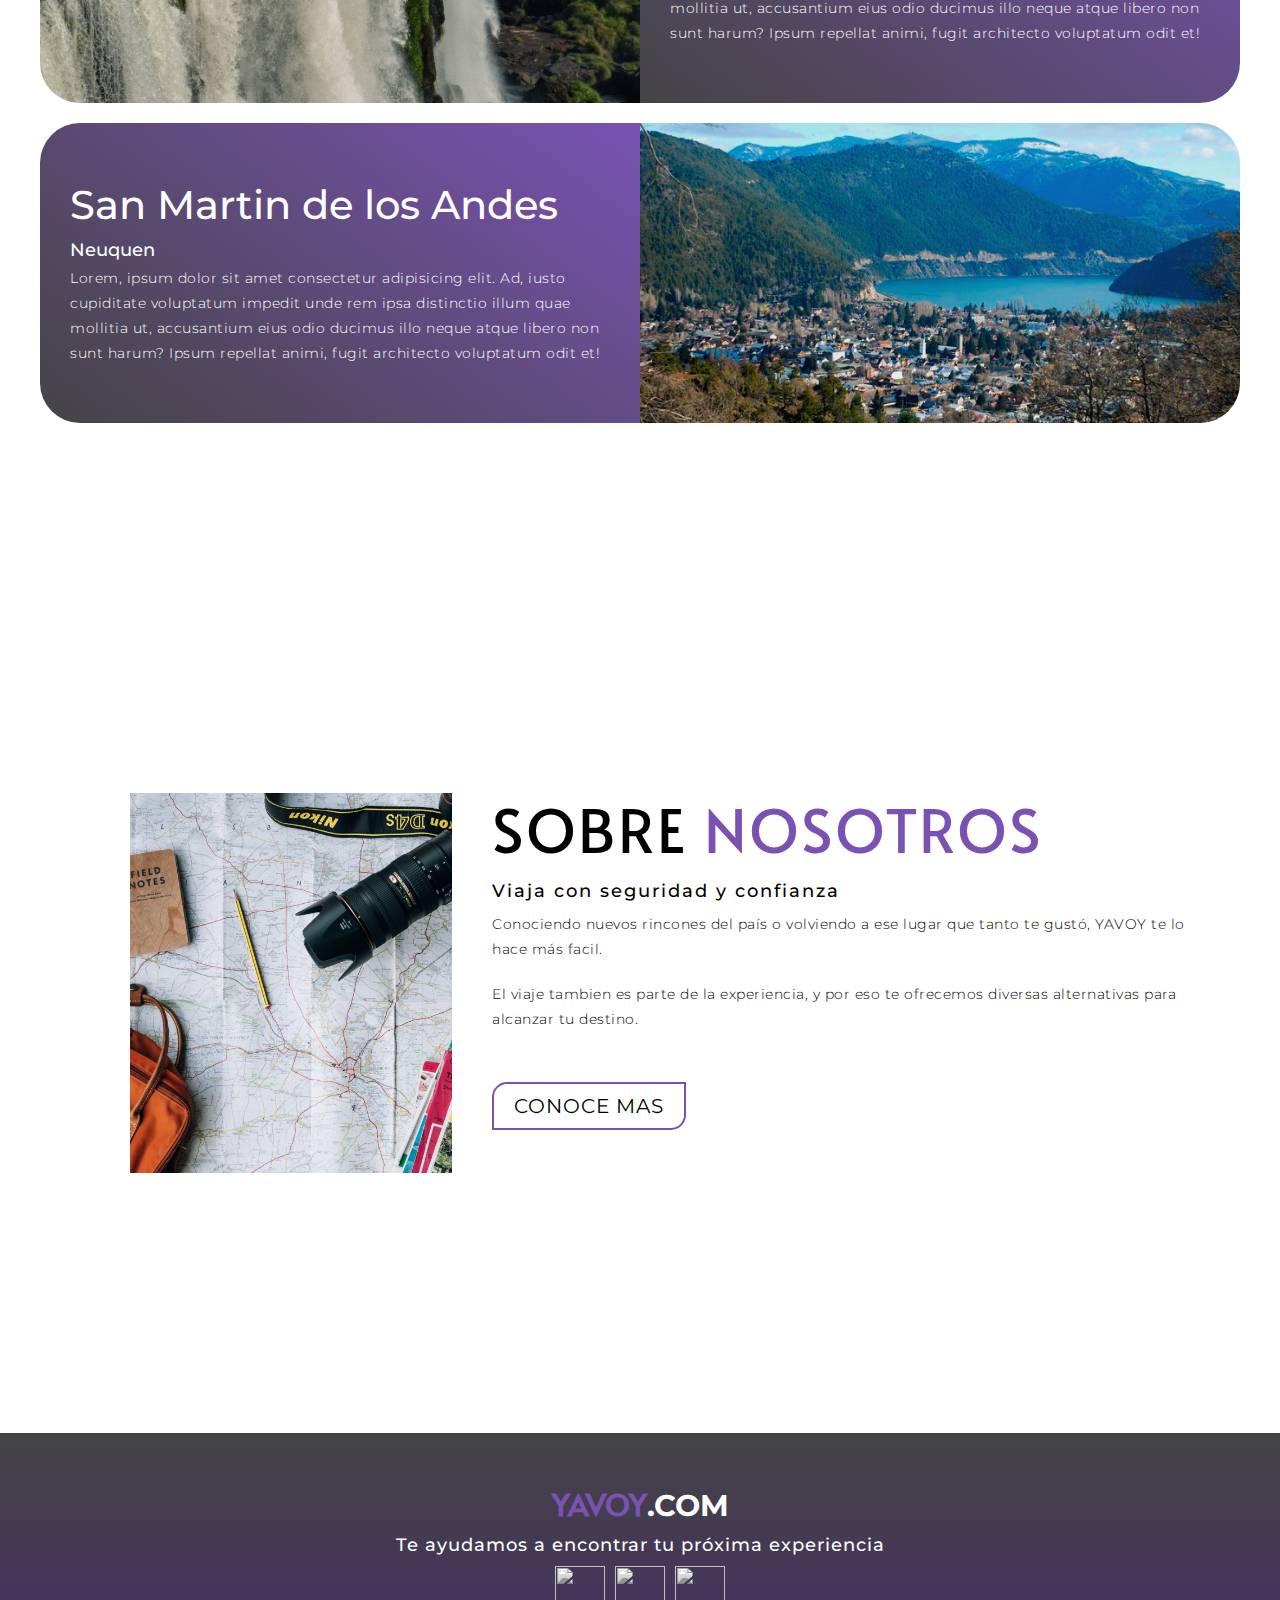
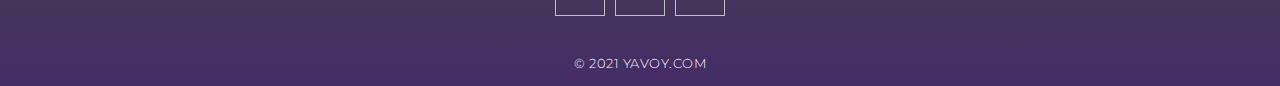
==== commit 4d4c56bc: "se actualiza estilos" ====
--- a/index.html
+++ b/index.html
@@ -14,7 +14,7 @@
     <div class="header container">
       <div class="nav-bar">
         <div class="brand">
-          <a href="#hero">
+          <a href="#home">
             <h1><span>YAVOY</span>.COM</h1>
           </a>
         </div>
@@ -23,8 +23,8 @@
             <div class="bar"></div>
           </div>
           <ul>
-            <li><a href="#services" data-after="Buscar">Buscar</a></li>
-            <li><a href="#projects" data-after="Viajes">Viajes</a></li>
+            <li><a href="#busqueda" data-after="Buscar">Buscar</a></li>
+            <li><a href="#viajes" data-after="Viajes">Viajes</a></li>
             <li><a href="#contact" data-after="Iniciar Sesión">Iniciar Sesión</a></li>
           </ul>
         </div>
@@ -34,68 +34,69 @@
   <!-- End Header -->
 
 
-  <!-- Hero Section  -->
-  <section id="hero">
-    <div class="hero container">
+  <!-- Home Section  -->
+  <section id="home">
+    <div class="home container">
       <div>
         <h1>Encontrá<span></span></h1>
         <h1>tu proxima<span></span></h1>
         <h1>Experiencia<span></span></h1>
-        <a href="#services" type="button" class="cta">BUSCAR</a>
-      </div>
-    </div>
-  </section>
-  <!-- End Hero Section  -->
-
-  <!-- Service Section -->
-  <section id="services">
-    <div class="services container">
-      <div class="service-top">
-        <h1 class="section-title"><span>Buscar destino</span></h1>
-        <p></p>
-      </div>
-      <div class="service-bottom">
-        <a href="">
-        <div class="service-item">
-          <div class="service-item-title">
+        <a href="#busqueda" type="button" class="yvbtn">BUSCAR</a>
+      </div>
+    </div>
+  </section>
+  <!-- End Home Section  -->
+
+  <!-- busqueda Section -->
+  <section id="busqueda">
+    <div class="busqueda container">
+      <div class="busqueda-cuadros">
+        <a href="">
+        <div class="busqueda-item">
+          <div class="busqueda-item-title">
           <div class="icon"><img src="https://i.imgur.com/fsvGUyH.png" /></div>
           <h2>Lugar</h2></div>
           <p>Seleccionar lugar</p>
         </div></a>
         <a href="">
-        <div class="service-item">
-          <div class="service-item-title">
+        <div class="busqueda-item">
+          <div class="busqueda-item-title">
           <div class="icon"><img src="https://i.imgur.com/KPplhry.png" /></div>
           <h2>LLegada</h2></div>
           <p>Seleccionar fecha</p>
         </div></a>
         <a href="">
-        <div class="service-item">
-          <div class="service-item-title">
+        <div class="busqueda-item">
+          <div class="busqueda-item-title">
           <div class="icon"><img src="https://i.imgur.com/lpdRu1j.png" /></div>
           <h2>Salida</h2></div>
           <p>Seleccionar fecha</p>
         </div></a>
         <a href="">
-        <div class="service-item">
-          <div class="service-item-title">
+        <div class="busqueda-item">
+          <div class="busqueda-item-title">
           <div class="icon"><img src="https://i.imgur.com/kpmZLG3.png" /></div>
           <h2>Huespedes</h2></div>
           <p>2 personas</p>
         </div>
         </a>
       </div>
-    </div>
-  </section>
-  <!-- End Service Section -->
-
-  <!-- Projects Section -->
-  <section id="projects">
-    <div class="projects container">
-      <div class="projects-header">
+      <div class="busqueda-boton">
+        <a href="#busqueda" type="button" class="yvbtn">BUSCAR</a>
+        <!-- <h1 class="section-title"><span>Buscar destino</span></h1> -->
+        <p></p>
+      </div>
+    </div>
+  </section>
+  <!-- End busqueda Section -->
+
+  <!-- viajes Section -->
+  <section id="viajes">
+    <div class="viajes container">
+      <div class="viajes-header">
         <h1 class="section-title">NUESTROS <span>VIAJES</span></h1>
       </div>
-      <div class="all-projects">
+      <div class="all-viajes">
         <div class="project-item">
           <div class="project-info">
             <h1>Villa Carlos Paz</h1>
@@ -159,72 +160,34 @@
       </div>
     </div>
   </section>
-  <!-- End Projects Section -->
+  <!-- End viajes Section -->
 
   <!-- About Section -->
   <section id="about">
     <div class="about container">
       <div class="col-left">
         <div class="about-img">
-          <img src="./img/card2.jpg" alt="img">
+          <img src="./img/travel-map.jpg" alt="img">
         </div>
       </div>
       <div class="col-right">
         <h1 class="section-title">Sobre <span>Nosotros</span></h1>
         <h2>Viaja con seguridad y confianza</h2>
-        <p>Lorem ipsum, dolor sit amet consectetur adipisicing elit. Asperiores, velit alias eius non illum beatae atque
-          repellat ratione qui veritatis repudiandae adipisci maiores. At inventore necessitatibus deserunt
-          exercitationem cumque earum omnis ipsum rem accusantium quis, quas quia, accusamus provident suscipit magni!
-          Expedita sint ad dolore, commodi labore nihil velit earum ducimus nulla quae nostrum fugit aut, deserunt
-          reprehenderit libero enim!</p>
-        <a href="#" class="cta">CONOCE MAS</a>
+        <p>Conociendo nuevos rincones del país o volviendo a ese lugar que tanto te gustó, YAVOY te lo hace más facil.</p>
+        <p>El viaje tambien es parte de la experiencia, y por eso te ofrecemos diversas alternativas para alcanzar tu destino.</p>
+        <a href="#" class="yvbtn">CONOCE MAS</a>
       </div>
     </div>
   </section>
   <!-- End About Section -->
-
-  <!-- Contact Section -->
-  <section id="contact">
-    <div class="contact container">
-      <div>
-        <h1 class="section-title">Informacion de <span>Contacto</span></h1>
-      </div>
-      <div class="contact-items">
-        <div class="contact-item">
-          <div class="icon"><img src="https://img.icons8.com/bubbles/100/000000/phone.png" /></div>
-          <div class="contact-info">
-            <h1>Phone</h1>
-            <h2>+1 234 123 1234</h2>
-            <h2>+1 234 123 1234</h2>
-          </div>
-        </div>
-        <div class="contact-item">
-          <div class="icon"><img src="https://img.icons8.com/bubbles/100/000000/new-post.png" /></div>
-          <div class="contact-info">
-            <h1>Email</h1>
-            <h2>info@gmail.com</h2>
-            <h2>abcd@gmail.com</h2>
-          </div>
-        </div>
-        <div class="contact-item">
-          <div class="icon"><img src="https://img.icons8.com/bubbles/100/000000/map-marker.png" /></div>
-          <div class="contact-info">
-            <h1>Address</h1>
-            <h2>Fatikchhari, Chittagong, Bangladesh</h2>
-          </div>
-        </div>
-      </div>
-    </div>
-  </section>
-  <!-- End Contact Section -->
 
   <!-- Footer -->
   <section id="footer">
     <div class="footer container">
       <div class="brand">
-        <h1><span>S</span>haif <span>A</span>rfan</h1>
-      </div>
-      <h2>Your Complete Web Solution</h2>
+        <h1><span>YAVOY</span>.COM</h1>
+      </div>
+      <h2>Te ayudamos a encontrar tu próxima experiencia</h2>
       <div class="social-icon">
         <div class="social-item">
           <a href="#"><img src="https://img.icons8.com/bubbles/100/000000/facebook-new.png" /></a>
@@ -235,9 +198,6 @@
         <div class="social-item">
           <a href="#"><img src="https://img.icons8.com/bubbles/100/000000/twitter.png" /></a>
         </div>
-        <div class="social-item">
-          <a href="#"><img src="https://img.icons8.com/bubbles/100/000000/behance.png" /></a>
-        </div>
       </div>
       <p>© 2021 YAVOY.COM</p>
     </div>
--- a/style.css
+++ b/style.css
@@ -1,4 +1,8 @@
 @import 'https://fonts.googleapis.com/css?family=Montserrat:300, 400, 700&display=swap';
+@import 'https://fonts.googleapis.com/css2?family=Alata&display=swap';
+:root {
+	--Main-font: 'Alata', sans-serif;
+}
 * {
 	padding: 0;
 	margin: 0;
@@ -33,6 +37,7 @@
 	letter-spacing: 0.05rem;
 }
 .section-title {
+	font-family: var(--Main-font);
 	font-size: 4rem;
 	font-weight: 300;
 	color: black;
@@ -45,12 +50,13 @@
 	color: #7952B3;
 }
 
-.cta {
+.yvbtn {
 	display: inline-block;
 	padding: 10px 30px;
 	color: white;
 	background-color: transparent;
 	border: 2px solid #7952B3;
+	border-radius: 15px 0;
 	font-size: 2rem;
 	text-transform: uppercase;
 	letter-spacing: 0.1rem;
@@ -58,8 +64,8 @@
 	transition: 0.3s ease;
 	transition-property: background-color, color #7952B3;
 }
-.cta:hover {
-	color: white;
+.yvbtn:hover {
+	color: white!important;
 	background-color: #7952B3;
 }
 .brand h1 {
@@ -69,6 +75,7 @@
 }
 .brand h1 span {
 	color: #7952B3;
+	font-family: var(--Main-font);
 }
 
 /* Header section */
@@ -198,15 +205,15 @@
 }
 /* End Header section */
 
-/* Hero Section */
-#hero {
-	background-image: url(./img/bg.jpg);
+/* Home Section */
+#home {
+	background-image: url(./img/bg-1.jpg);
 	background-size: cover;
 	background-position: top center;
 	position: relative;
 	z-index: 1;
 }
-#hero::after {
+#home::after {
 	content: '';
 	position: absolute;
 	left: 0;
@@ -217,14 +224,14 @@
 	opacity: 0.7;
 	z-index: -1;
 }
-#hero .hero {
+#home .home {
 	max-width: 1200px;
 	margin: 0 auto;
 	padding: 0 50px;
 	justify-content: flex-start;
 }
 
-#hero h1 {
+#home h1 {
 	display: block;
 	width: fit-content;
 	font-size: 4rem;
@@ -233,17 +240,17 @@
 	animation: text_reveal 0.5s ease forwards;
 	animation-delay: 1s;
 }
-#hero h1:nth-child(1) {
+#home h1:nth-child(1) {
 	animation-delay: 1s;
 }
-#hero h1:nth-child(2) {
+#home h1:nth-child(2) {
 	animation-delay: 2s;
 }
-#hero h1:nth-child(3) {
+#home h1:nth-child(3) {
 	animation: text_reveal_name 0.5s ease forwards;
 	animation-delay: 3s;
 }
-#hero h1 span {
+#home h1 span {
 	position: absolute;
 	top: 0;
 	left: 0;
@@ -253,38 +260,41 @@
 	animation: text_reveal_box 1s ease;
 	animation-delay: 0.5s;
 }
-#hero h1:nth-child(1) span {
+#home h1:nth-child(1) span {
 	animation-delay: 0.5s;
 }
-#hero h1:nth-child(2) span {
+#home h1:nth-child(2) span {
 	animation-delay: 1.5s;
 }
-#hero h1:nth-child(3) span {
+#home h1:nth-child(3) span {
 	animation-delay: 2.5s;
 }
 
-/* End Hero Section */
-
-/* Services Section */
-#services .services {
+/* End Home Section */
+
+/* busqueda Section */
+#busqueda .busqueda {
 	flex-direction: column;
 	text-align: center;
 	max-width: 1500px;
 	margin: 0 auto;
 	padding: 100px 0;
 }
-#services .service-top {
+#busqueda .busqueda-boton {
 	max-width: 500px;
 	margin: 0 auto;
 }
-#services .service-bottom {
+.busqueda-boton .yvbtn{
+	color:#7952B3;
+}
+#busqueda .busqueda-cuadros {
 	display: flex;
 	align-items: center;
 	justify-content: center;
 	flex-wrap: wrap;
 	margin-top: 50px;
 }
-#services .service-item {
+#busqueda .busqueda-item {
 	flex-basis: 80%;
 	display: flex;
 	align-items: flex-start;
@@ -301,14 +311,14 @@
 	overflow: hidden;
 	filter: hue-rotate(62deg) saturate(1.5);
 }
-#services .service-item-title {
+#busqueda .busqueda-item-title {
 	display: flex;
 	flex-direction: row;
 	align-items: center;
 	justify-content: center;
     width: 100%;
 }
-#services .service-item::after {
+#busqueda .busqueda-item::after {
 	content: '';
 	position: absolute;
 	left: 0;
@@ -319,44 +329,44 @@
 	opacity: 0.9;
 	z-index: -1;
 }
-#services .service-bottom .icon {
+#busqueda .busqueda-cuadros .icon {
 	height: 80px;
 	width: 80px;
 	margin-bottom: 20px;
 	margin-right: 20px;
 }
-.service-bottom a {
+.busqueda-cuadros a {
     width: 88%;
 }
-#services .service-item h2 {
+#busqueda .busqueda-item h2 {
 	font-size: 2rem;
 	color: white;
 	margin-bottom: 10px;
 	text-transform: uppercase;
 }
-#services .service-item p {
+#busqueda .busqueda-item p {
 	color: white;
 	text-align: left;
 }
-/* End Services Section */
-
-/* Projects section */
-#projects .projects {
+/* End busqueda Section */
+
+/* viajes section */
+#viajes .viajes {
 	flex-direction: column;
 	max-width: 1200px;
 	margin: 0 auto;
 	padding: 100px 0;
 }
-#projects .projects-header h1 {
+#viajes .viajes-header h1 {
 	margin-bottom: 50px;
 }
-#projects .all-projects {
-	display: flex;
-	align-items: center;
-	justify-content: center;
-	flex-direction: column;
-}
-#projects .project-item {
+#viajes .all-viajes {
+	display: flex;
+	align-items: center;
+	justify-content: center;
+	flex-direction: column;
+}
+#viajes .project-item {
 	display: flex;
 	align-items: center;
 	justify-content: center;
@@ -367,7 +377,7 @@
 	overflow: hidden;
 	border-radius: 10px;
 }
-#projects .project-info {
+#viajes .project-info {
 	padding: 30px;
 	flex-basis: 50%;
 	height: 100%;
@@ -378,25 +388,25 @@
 	background-image: linear-gradient(36deg, #444444 0%, #7952b3 100%);
 	color: white;
 }
-#projects .project-info h1 {
+#viajes .project-info h1 {
 	font-size: 4rem;
 	font-weight: 500;
 }
-#projects .project-info h2 {
+#viajes .project-info h2 {
 	font-size: 1.8rem;
 	font-weight: 500;
 	margin-top: 10px;
 }
-#projects .project-info p {
-	color: white;
-}
-#projects .project-img {
+#viajes .project-info p {
+	color: white;
+}
+#viajes .project-img {
 	flex-basis: 50%;
 	height: 300px;
 	overflow: hidden;
 	position: relative;
 }
-#projects .project-img:after {
+#viajes .project-img:after {
 	content: '';
 	position: absolute;
 	left: 0;
@@ -406,13 +416,13 @@
 	background-image: linear-gradient(60deg, #29323c 0%, #485563 100%);
 	opacity: 0.1;
 }
-#projects .project-img img {
+#viajes .project-img img {
 	transition: 0.3s ease transform;
 }
-#projects .project-item:hover .project-img img {
+#viajes .project-item:hover .project-img img {
 	transform: scale(1.1);
 }
-/* End Projects section */
+/* End viajes section */
 
 /* About Section */
 #about .about {
@@ -438,7 +448,7 @@
 #about .col-right p {
 	margin-bottom: 20px;
 }
-#about .col-right .cta {
+#about .col-right .yvbtn {
 	color: black;
 	margin-bottom: 50px;
 	padding: 10px 20px;
@@ -509,7 +519,7 @@
 
 /* Footer */
 #footer {
-	background-image: linear-gradient(15deg, #444444 0%, #7952b3 100%);
+	background-image: linear-gradient(180deg, #444444 0%, #442d67 100%);
 }
 #footer .footer {
 	min-height: 200px;
@@ -522,8 +532,8 @@
 	font-weight: 500;
 	font-size: 1.8rem;
 	letter-spacing: 0.1rem;
-	margin-top: 10px;
-	margin-bottom: 10px;
+	margin: 10px;
+	text-align: center;
 }
 #footer .social-icon {
 	display: flex;
@@ -583,7 +593,7 @@
 
 /* Media Query For Tablet */
 @media only screen and (min-width: 768px) {
-	.cta {
+	.yvbtn {
 		font-size: 2.5rem;
 		padding: 20px 60px;
 	}
@@ -591,36 +601,34 @@
 		font-size: 6rem;
 	}
 
-	/* Hero */
-	#hero h1 {
+	/* Home */
+	#home h1 {
 		font-size: 7rem;
 	}
-	/* End Hero */
-
-	/* Services Section */
-	#services .service-bottom .service-item, .service-bottom a  {
+	/* End Home */
+
+	/* busqueda Section */
+	#busqueda .busqueda-cuadros .busqueda-item, .busqueda-cuadros a  {
 		flex-basis: 45%;
 		margin: 2.5%;
 	}
-	/* End Services Section */
+	/* End busqueda Section */
 
 	/* Project */
-	#projects .project-item {
+	#viajes .project-item:nth-child(even) {
+		flex-direction: row-reverse;
+	}
+	#viajes .project-item {
 		flex-direction: row;
-	}
-	#projects .project-item:nth-child(even) {
-		flex-direction: row-reverse;
-	}
-	#projects .project-item {
-		height: 400px;
-		margin: 0;
+		height: 300px;
+		margin: 10px;
 		width: 100%;
-		border-radius: 0;
-	}
-	#projects .all-projects .project-info {
+		border-radius: 40px;
+	}
+	#viajes .all-viajes .project-info {
 		height: 100%;
 	}
-	#projects .all-projects .project-img {
+	#viajes .all-viajes .project-img {
 		height: 100%;
 	}
 	/* End Project */
@@ -710,7 +718,7 @@
 	}
 	/* End header */
 
-	#services .service-bottom .service-item, .service-bottom a {
+	#busqueda .busqueda-cuadros .busqueda-item, .busqueda-cuadros a {
 		flex-basis: 21%;
 		margin: 1.5%;
 	}
